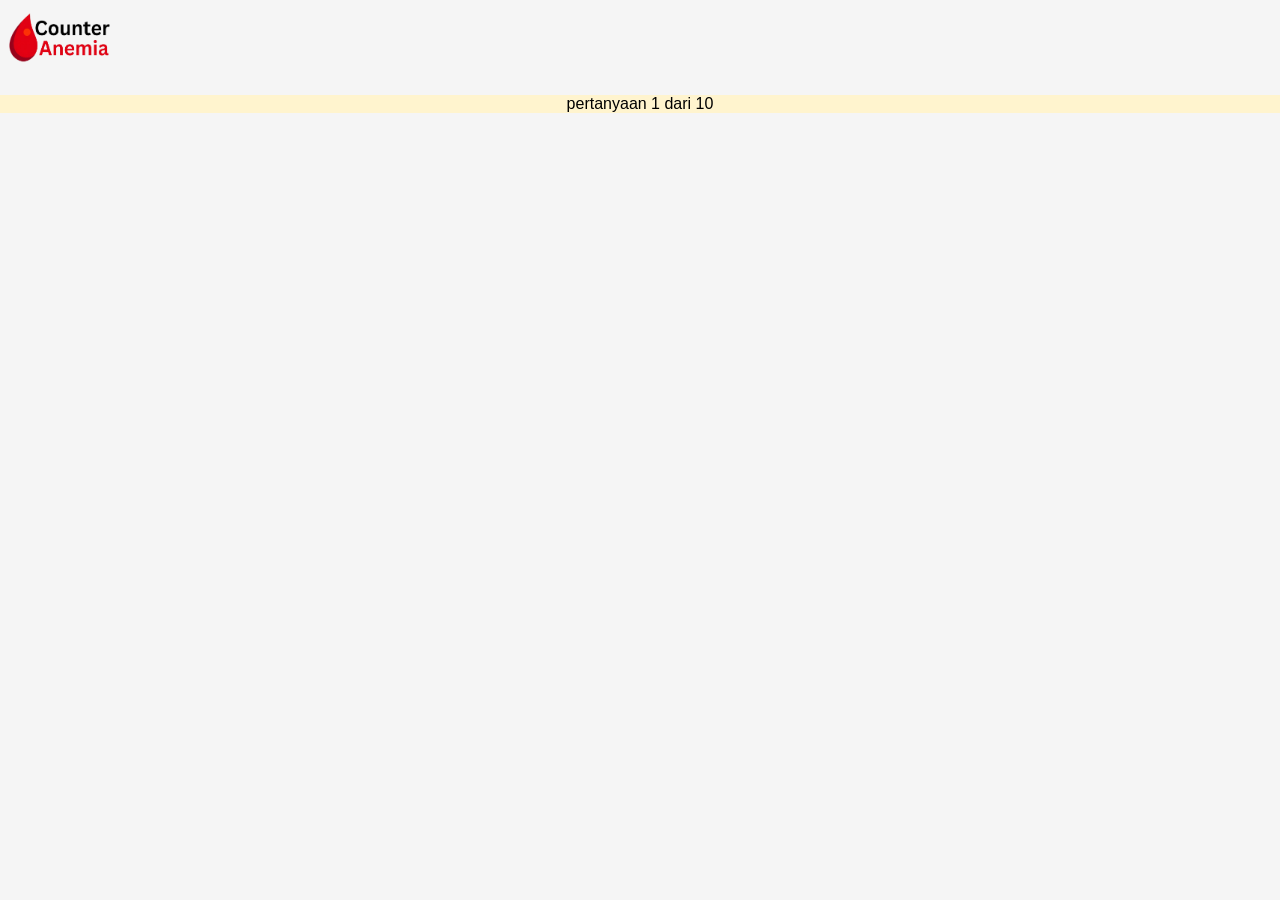
==== quiz.html @ 9c0aabd7 "Initial commit - Counter Anemia website" ====
<!DOCTYPE html>
<html lang="en">
    <head>
        <meta charset="UTF-8">
        <meta http-equiv="X-UA-Compatible" content="IE=edge">
        <meta name="viewport" content="width=device-width, initial-scale=1.0">
        <title>Counter Anemia</title>
        <link rel="stylesheet" type="text/css" href="style.css">
    </head>
    <body>
        <div class="logo">
            <img src="Logo.png" alt="Logo" width="125" height="75">
        </div>
        <div class="kuis">
            <p>pertanyaan 1 dari 10</p>
        </div>
    </body>
</html>
---- style.css ----
body {
    background-color: #f5f5f5;
    font-family: Arial, Helvetica, sans-serif;
    margin: 0;
}

.header {
    display: flex;
    justify-content: space-between;
    align-items: center;
}

.account {
    display: flex;
    justify-content: space-between;
    align-items: center;
    gap: 10px;
}

.loginButton {
    background-color: #fe2222;
    color:#f5f5f5;
    padding: 12px;
    border-radius: 15px;
    text-decoration: none;
    font-weight: bold;
}

.loginButton:hover {
    background: #c41818;
    text-decoration: underline;
}

.signUpButton {
    background-color: #fe2222;
    color:#f5f5f5;
    padding: 12px;
    border-radius: 15px;
    text-decoration: none;
    font-weight: bold;
}

.signUpButton:hover {
    background: #c41818;
    text-decoration: underline;
}

.startQuiz {
    display: flex;
    background-color: rgb(255, 244, 206);
    justify-content: center;
    padding: 2px;
}

.text {
    text-align: left;
    width: 40%;
    color: rgb(156, 1, 1)
}

.startQuizButton {
    display: inline-block;
    background-color: #fe2222;
    color:#f5f5f5;
    padding: 12px;
    border-radius:  8px;
    text-decoration: none; /*Buat hilangin underlinenya*/
    font-weight: bold;
}

.startQuizButton:hover {
    background-color:#c41818;
}

#judul {
    text-align: center;
}

#informasi {
    display: flex;
    justify-content: space-between;
    gap: 100px;
    text-align: left;
    max-width:fit-content;
}

.footer {
    text-align: center;
    background-color:  rgb(255, 244, 206);
    padding: 1px;
}

.kuis {
    background-color: rgb(255, 244, 206);
    text-align: center;
}
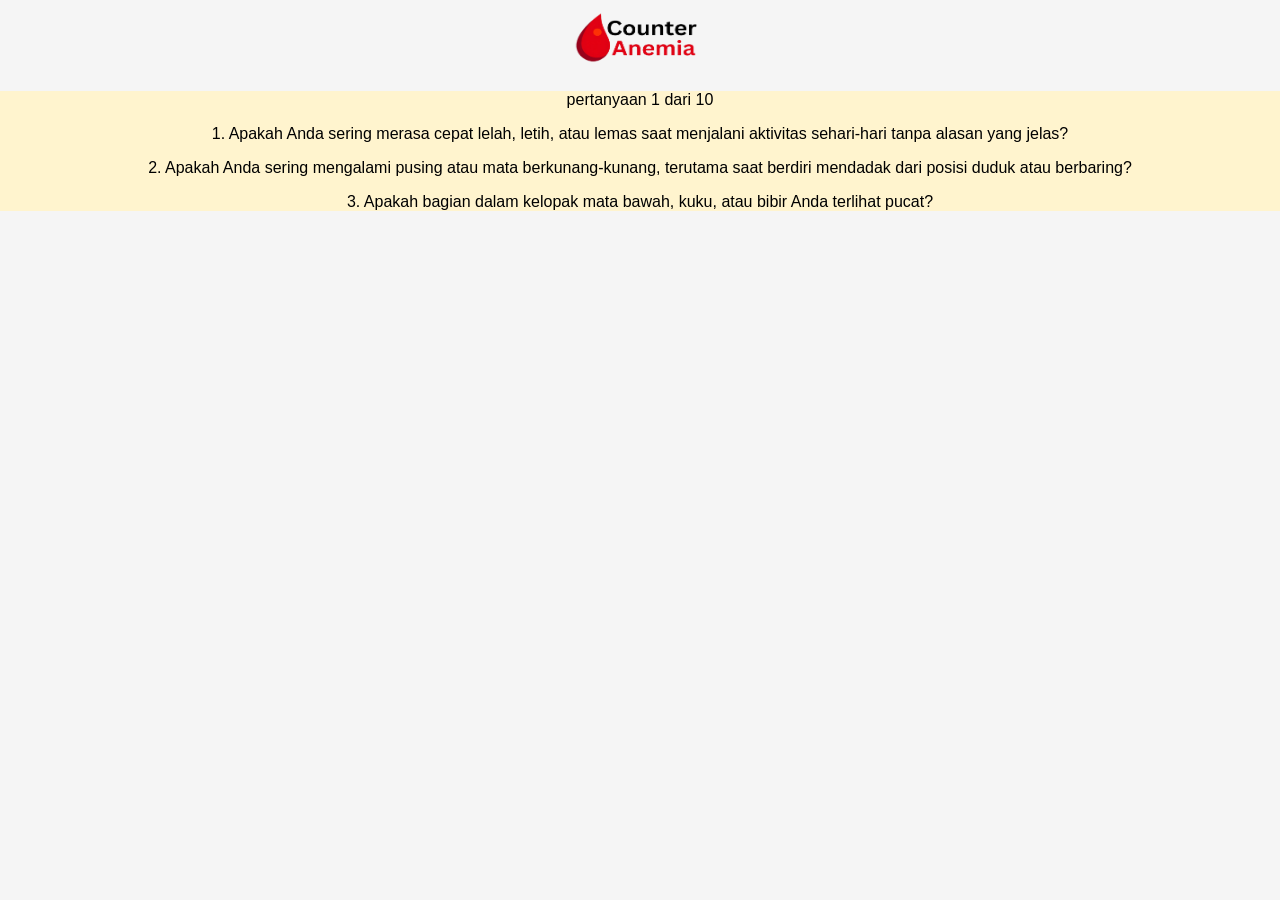
==== commit 499c1d00: "Bagusin UI/UX nya" ====
--- a/quiz.html
+++ b/quiz.html
@@ -9,10 +9,19 @@
     </head>
     <body>
         <div class="logo">
-            <img src="Logo.png" alt="Logo" width="125" height="75">
+            <img src="Logo.png" alt="Logo" width="150" height="75">
         </div>
         <div class="kuis">
-            <p>pertanyaan 1 dari 10</p>
+            <div id="navigasi kuis">
+                <p>pertanyaan 1 dari 10</p>
+            </div>
+            <div id="soal kuis">
+                <p>1. Apakah Anda sering merasa cepat lelah, letih, atau lemas saat menjalani aktivitas sehari-hari tanpa alasan yang jelas?</p>
+                <p>2. Apakah Anda sering mengalami pusing atau mata berkunang-kunang, terutama saat berdiri mendadak dari posisi duduk atau berbaring?</p>
+                <p>3. Apakah bagian dalam kelopak mata bawah, kuku, atau bibir Anda terlihat pucat?</p>
+                <p></p>
+            </div>
         </div>
+
     </body>
 </html>
--- a/style.css
+++ b/style.css
@@ -8,6 +8,38 @@
     display: flex;
     justify-content: space-between;
     align-items: center;
+    background-color: #ffabab;
+}
+
+.bagian {
+    display: flex;
+    gap: 15px;
+    font-family: 'Gill Sans', 'Gill Sans MT', Calibri, 'Trebuchet MS', sans-serif;
+}
+
+.bagian p {
+    color:black
+}
+
+#beranda:hover {
+    color:#e90b0b;
+}
+
+#tentangKami:hover {
+    color: #e90b0b;
+}
+
+#tujuan:hover {
+    color: #e90b0b;
+}
+
+#manfaat:hover {
+    color: #e90b0b;
+}
+
+.logo {
+    display: flex;
+    justify-content: center;
 }
 
 .account {
@@ -53,6 +85,7 @@
 }
 
 .text {
+    margin-top: 30px;
     text-align: left;
     width: 40%;
     color: rgb(156, 1, 1)
@@ -78,11 +111,27 @@
 
 #informasi {
     display: flex;
-    justify-content: space-between;
-    gap: 100px;
+    justify-content: center;
+    gap: 20px;
     text-align: left;
     max-width:fit-content;
+    margin-left: 50px;
 }
+
+#pengertianAnemia {
+    display: flex;
+    width: 400px;
+}
+
+#gejalaAnemia {
+    display: flex;
+}
+
+
+#penyebabAnemia {
+    display: flex;
+}
+
 
 .footer {
     text-align: center;
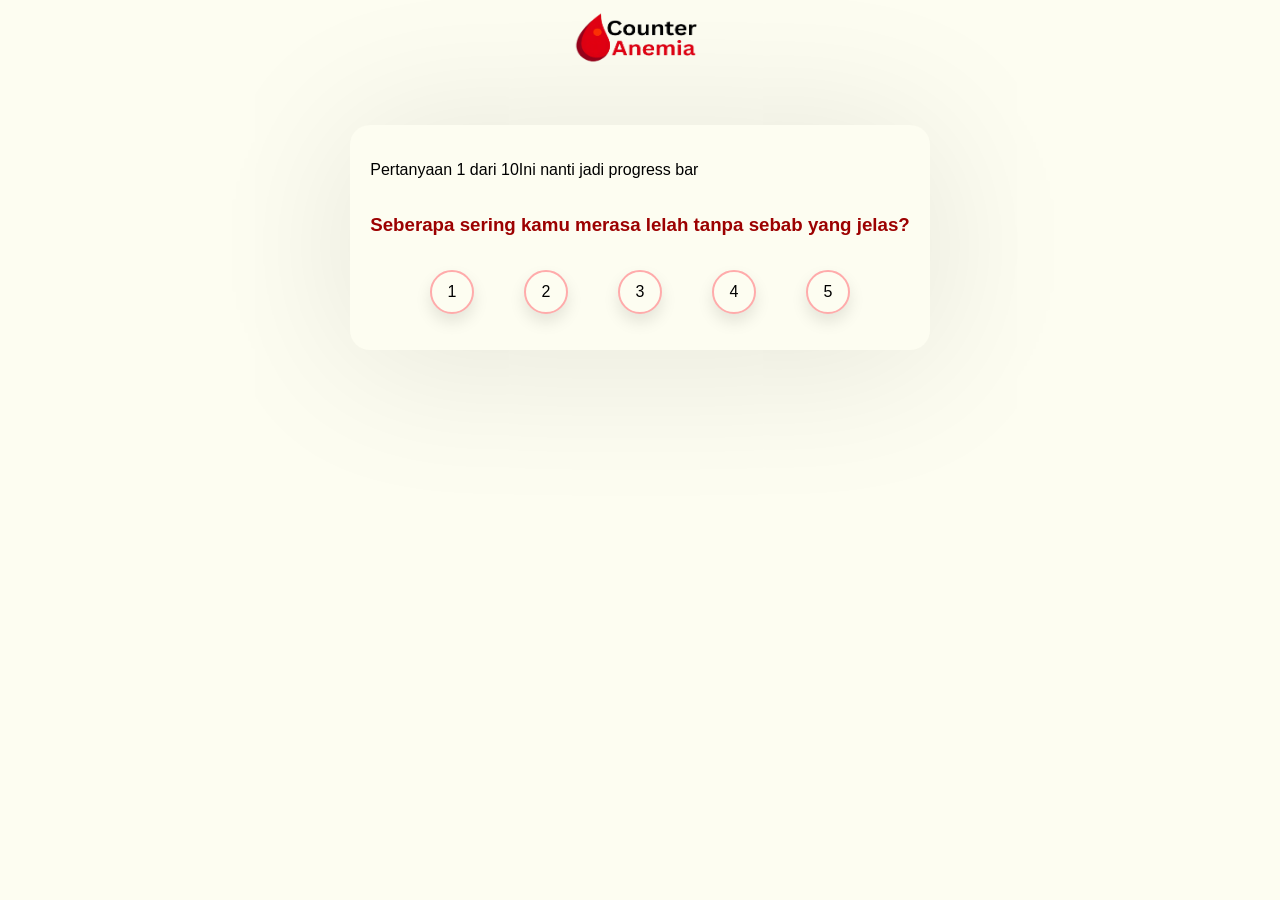
==== commit 321cea49: "Merancang tampilan untuk quiz" ====
--- a/quiz.html
+++ b/quiz.html
@@ -12,14 +12,19 @@
             <img src="Logo.png" alt="Logo" width="150" height="75">
         </div>
         <div class="kuis">
-            <div id="navigasi kuis">
-                <p>pertanyaan 1 dari 10</p>
-            </div>
-            <div id="soal kuis">
-                <p>1. Apakah Anda sering merasa cepat lelah, letih, atau lemas saat menjalani aktivitas sehari-hari tanpa alasan yang jelas?</p>
-                <p>2. Apakah Anda sering mengalami pusing atau mata berkunang-kunang, terutama saat berdiri mendadak dari posisi duduk atau berbaring?</p>
-                <p>3. Apakah bagian dalam kelopak mata bawah, kuku, atau bibir Anda terlihat pucat?</p>
-                <p></p>
+            <div class="quizBox">
+                <div class="navigasiKuis">
+                    <p>Pertanyaan 1 dari 10</p>
+                    <p> Ini nanti jadi progress bar</p>
+                </div>
+                <h3 class="soal" style="color: rgb(156, 1, 1);">Seberapa sering kamu merasa lelah tanpa sebab yang jelas?</h3>
+                <div class="jawab">
+                    <p>1</p>
+                    <p>2</p>
+                    <p>3</p>
+                    <p>4</p>
+                    <p>5</p>
+                </div>
             </div>
         </div>
 
--- a/style.css
+++ b/style.css
@@ -1,7 +1,14 @@
+* {
+    box-sizing: border-box;
+}
+
 body {
-    background-color: #f5f5f5;
+    background-color: #FDFDF1;
     font-family: Arial, Helvetica, sans-serif;
     margin: 0;
+    display: flex;
+    flex-direction: column;
+    gap: 50px;
 }
 
 .header {
@@ -17,23 +24,25 @@
     font-family: 'Gill Sans', 'Gill Sans MT', Calibri, 'Trebuchet MS', sans-serif;
 }
 
-.bagian p {
-    color:black
-}
-
-#beranda:hover {
+.bagian a {
+    color:black;
+    background: none;
+    text-decoration: none;
+}
+
+#tombolBeranda:hover {
     color:#e90b0b;
 }
 
-#tentangKami:hover {
+#tombolTentangKami:hover {
     color: #e90b0b;
 }
 
-#tujuan:hover {
+#tombolTujuan:hover {
     color: #e90b0b;
 }
 
-#manfaat:hover {
+#tombolManfaat:hover {
     color: #e90b0b;
 }
 
@@ -51,7 +60,7 @@
 
 .loginButton {
     background-color: #fe2222;
-    color:#f5f5f5;
+    color:#FDFDF1;
     padding: 12px;
     border-radius: 15px;
     text-decoration: none;
@@ -65,7 +74,7 @@
 
 .signUpButton {
     background-color: #fe2222;
-    color:#f5f5f5;
+    color:#FDFDF1;
     padding: 12px;
     border-radius: 15px;
     text-decoration: none;
@@ -77,9 +86,9 @@
     text-decoration: underline;
 }
 
-.startQuiz {
-    display: flex;
-    background-color: rgb(255, 244, 206);
+#startQuiz {
+    display: flex;
+    background-color: rgb(255, 248, 221);
     justify-content: center;
     padding: 2px;
 }
@@ -94,7 +103,7 @@
 .startQuizButton {
     display: inline-block;
     background-color: #fe2222;
-    color:#f5f5f5;
+    color:#FDFDF1;
     padding: 12px;
     border-radius:  8px;
     text-decoration: none; /*Buat hilangin underlinenya*/
@@ -106,7 +115,9 @@
 }
 
 #judul {
-    text-align: center;
+    display: flex;
+    text-align: center;
+    justify-content: center;
 }
 
 #informasi {
@@ -114,8 +125,7 @@
     justify-content: center;
     gap: 20px;
     text-align: left;
-    max-width:fit-content;
-    margin-left: 50px;
+    width: 100%;
 }
 
 #pengertianAnemia {
@@ -130,16 +140,164 @@
 
 #penyebabAnemia {
     display: flex;
-}
-
+    gap: 3px;
+}
+
+#tentangKami {
+    display: flex;
+    flex-direction: column;
+    align-items: center;
+}
+
+#tentangKami .judul {
+    text-align: center;
+    animation: fadeUp 3s infinite;
+}
+
+#tentangKami .konten {
+    width: 600px;
+    height: 450px;
+    perspective: 1000px;
+    position: relative;
+    margin: 20px;
+}
+
+.flipCard {
+    position: relative;
+    width: 100%;
+    height: 100%;
+    transition: transform 0.6s;
+    transform-style: preserve-3d;
+}
+
+#tentangKami .konten:hover .flipCard {
+    transform: rotateY(180deg);
+}
+
+.gambarDokterMasyarakat, .informasiTentangKami {
+    position: absolute;
+    width: 100%;
+    height: 100%;
+    backface-visibility: hidden;
+    border-radius: 10px;
+    box-shadow: 0 8px 160px rgba(0, 0, 0, 0.1);
+    overflow: hidden;
+    display: flex;
+    flex-direction: column;
+    justify-content: center;
+    align-items: center;
+    cursor: pointer;
+}
+
+.gambarDokterMasyarakat {
+    background-color: #FDFDF1;
+    border-radius: 20px;
+}
+
+.informasiTentangKami {
+    background-color: rgb(217, 216, 212);
+    padding: 30px;
+    transform: rotateY(180deg);
+    text-align: center;
+}
+
+#tujuan .judul {
+    display: flex;
+    justify-content: center;
+}
+
+#tujuan .konten {
+    display: flex;
+    background-color: #fdfdf1;
+    width: 100%;
+    justify-content: center;
+    gap: 20px;
+    text-align: center;
+}
+
+#tujuan .konten #tujuan1, #tujuan .konten #tujuan2, #tujuan .konten #tujuan3 {
+    background-color: rgb(253, 245, 216);
+    padding: 20px;
+    border-radius: 20px;
+    width: 15%;
+}
+
+#manfaat {
+    display: flex;
+    flex-direction: column;
+    justify-content: center;
+    background-color: #eeeee5;
+    padding: 20px;
+    text-align: center;
+    width: 100%;
+}
+
+#manfaat .judul {
+    display: flex;
+    justify-content: center;
+}
+
+#manfaat .konten {
+    /* display: flex;
+    justify-content: center; */
+    text-align: center;
+    gap: 20px;
+    width: 100%;
+}
+
+#manfaat .konten .manfaatAtas, #manfaat .konten .manfaatBawah {
+    display: flex;
+    justify-content: center;
+    padding: 20px;
+    gap: 50px;
+}
+#manfaat .konten #manfaat1, #manfaat .konten #manfaat2, #manfaat .konten #manfaat3, #manfaat .konten #manfaat4, #manfaat .konten #manfaat5 {
+    background-color: #fdfdf1;
+    border-radius: 20px;
+    gap: 30px;
+    width: fit-content;
+    padding: 20px;
+    width: 275px;
+}
 
 .footer {
     text-align: center;
-    background-color:  rgb(255, 244, 206);
+    background-color:  rgb(67, 66, 65);
     padding: 1px;
+    color: #FDFDF1;
 }
 
 .kuis {
-    background-color: rgb(255, 244, 206);
-    text-align: center;
+    display: flex;
+    justify-content: center;
+}
+.quizBox {
+    background-color: #fdfdf1;
+    box-shadow: 0 8px 160px rgba(0, 0, 0, 0.1);
+    width: fit-content;
+    padding: 20px;
+    border-radius: 20px;
+}
+
+.navigasiKuis {
+    display: flex;
+}
+
+.jawab {
+    display: flex;
+    justify-content: center;
+    gap: 50px;
+}
+
+.jawab p {
+    display: flex;
+    background-color: #fdfdf1;
+    border: 2px solid #ffabab;
+    box-shadow: 0 8px 16px rgba(0, 0, 0, 0.1);
+    width: 44px;
+    height: 44px;
+    border-radius: 50%;
+    align-items: center;
+    justify-content: center;
+    cursor: pointer;
 }
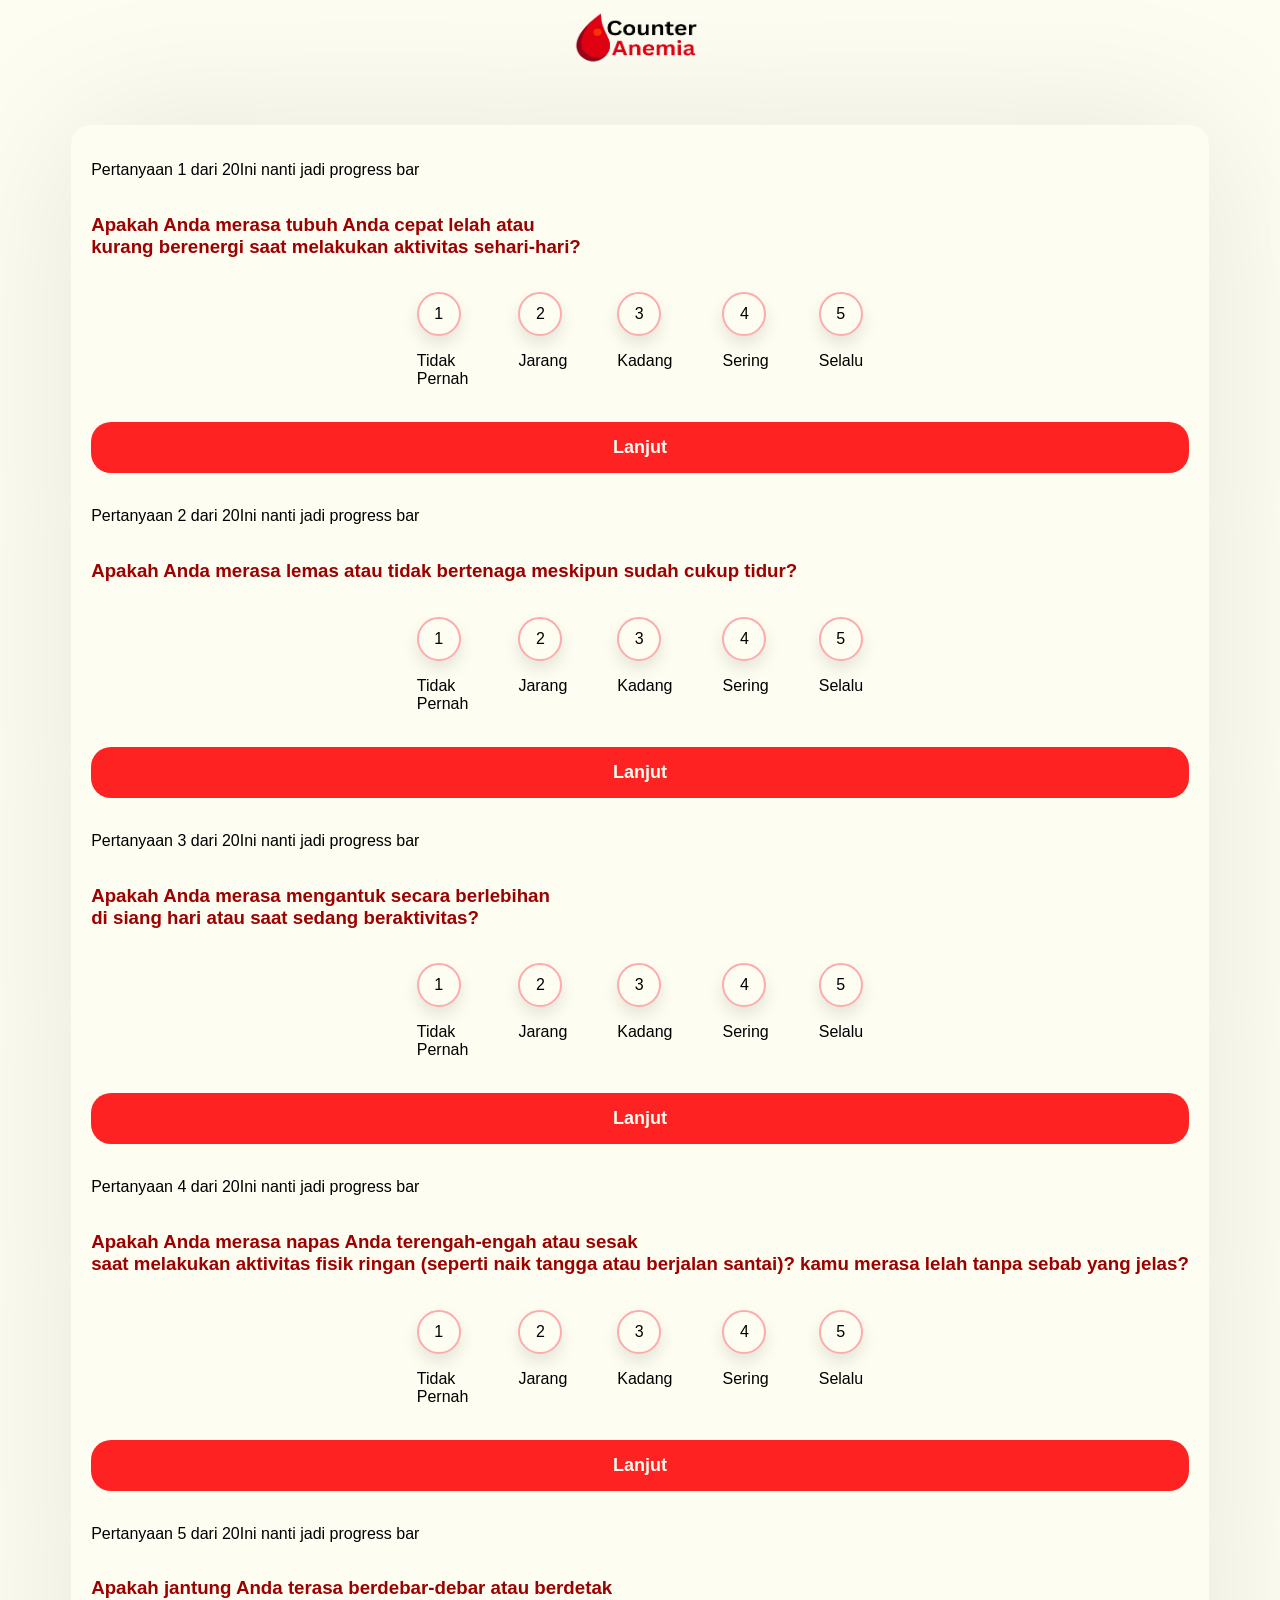
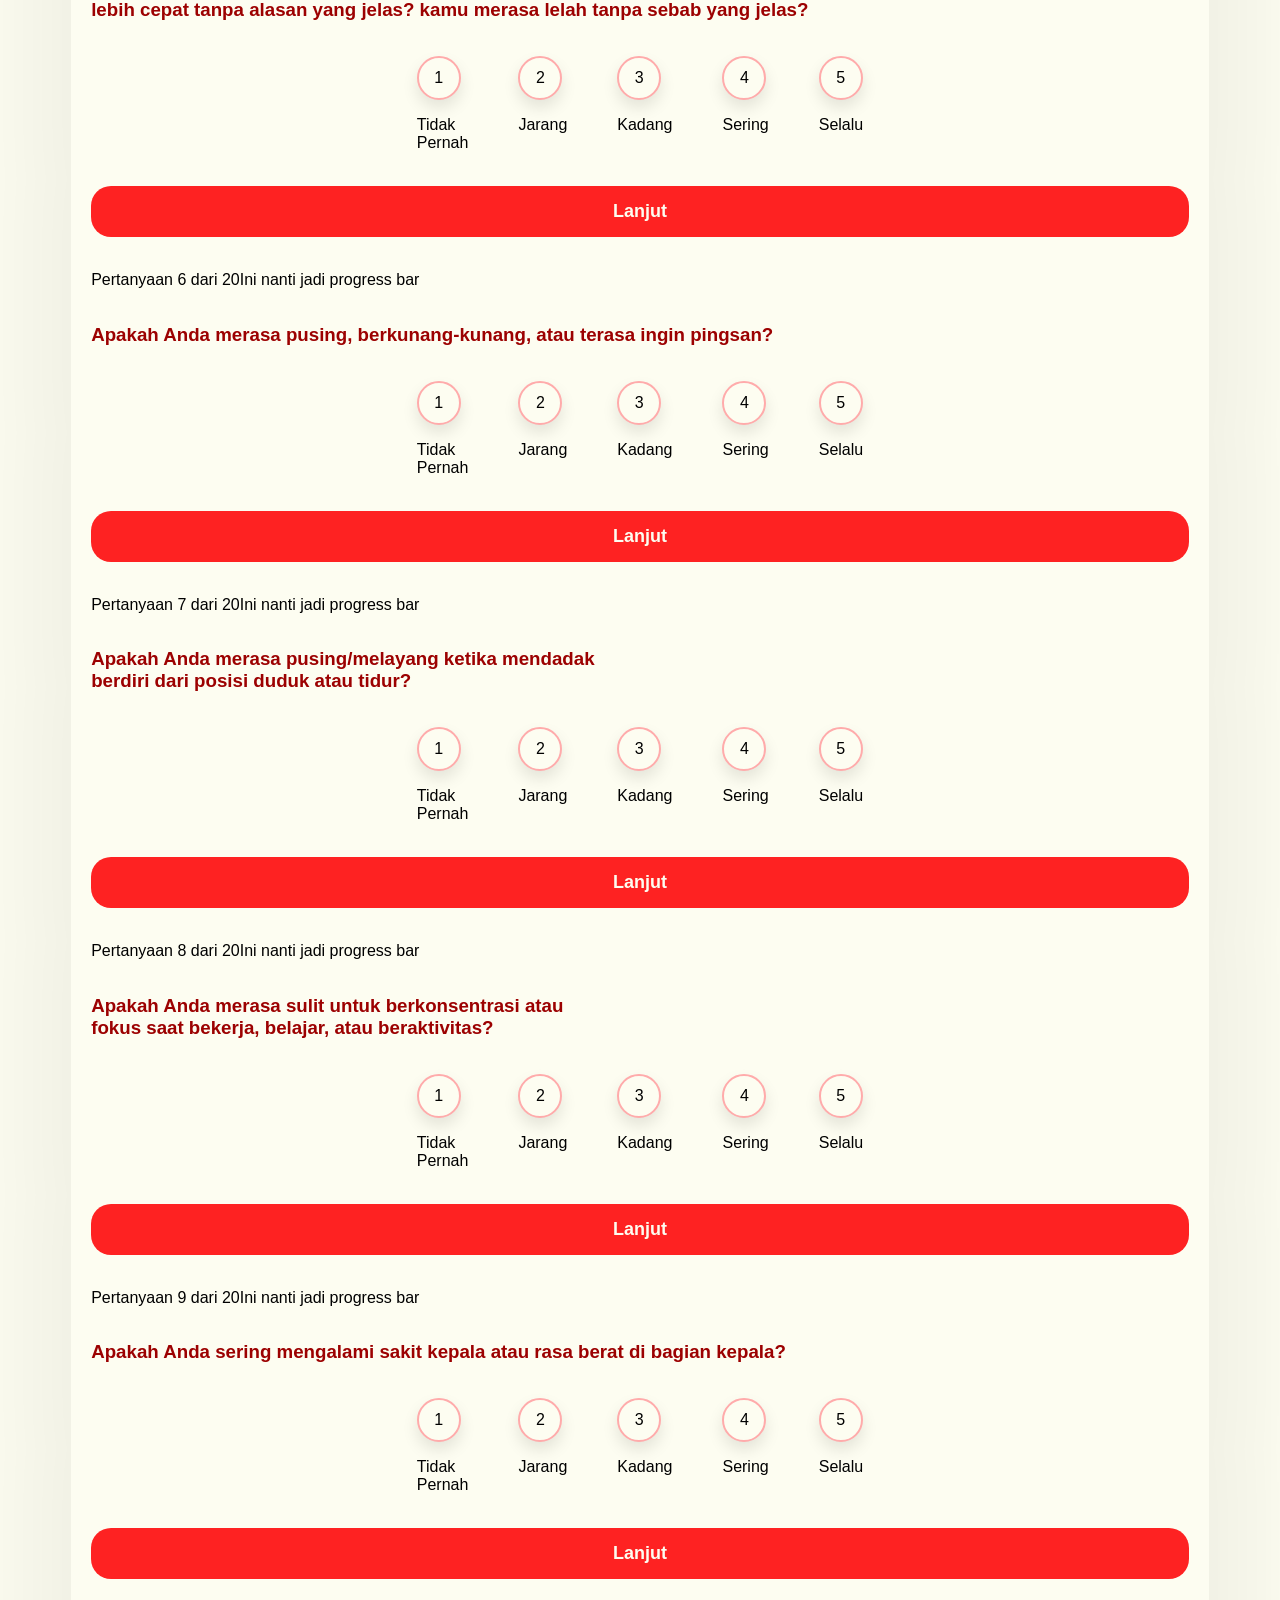
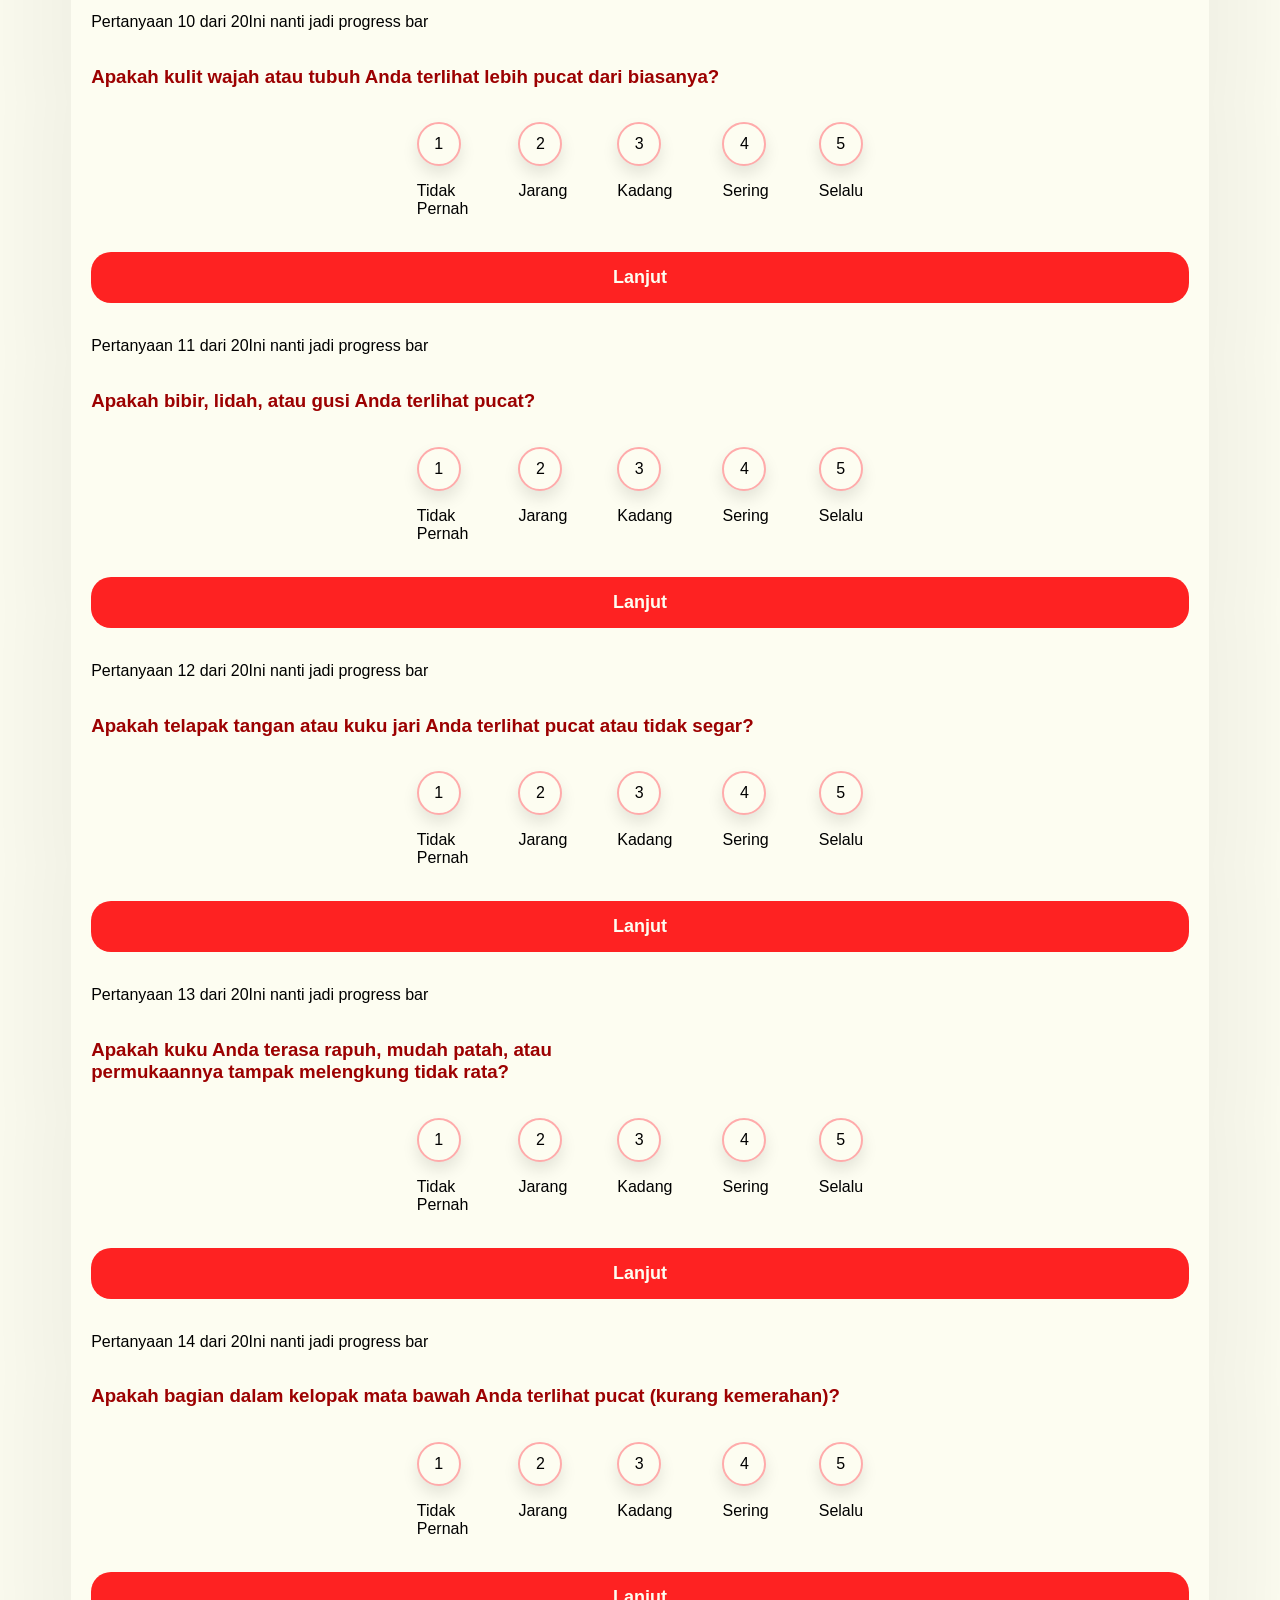
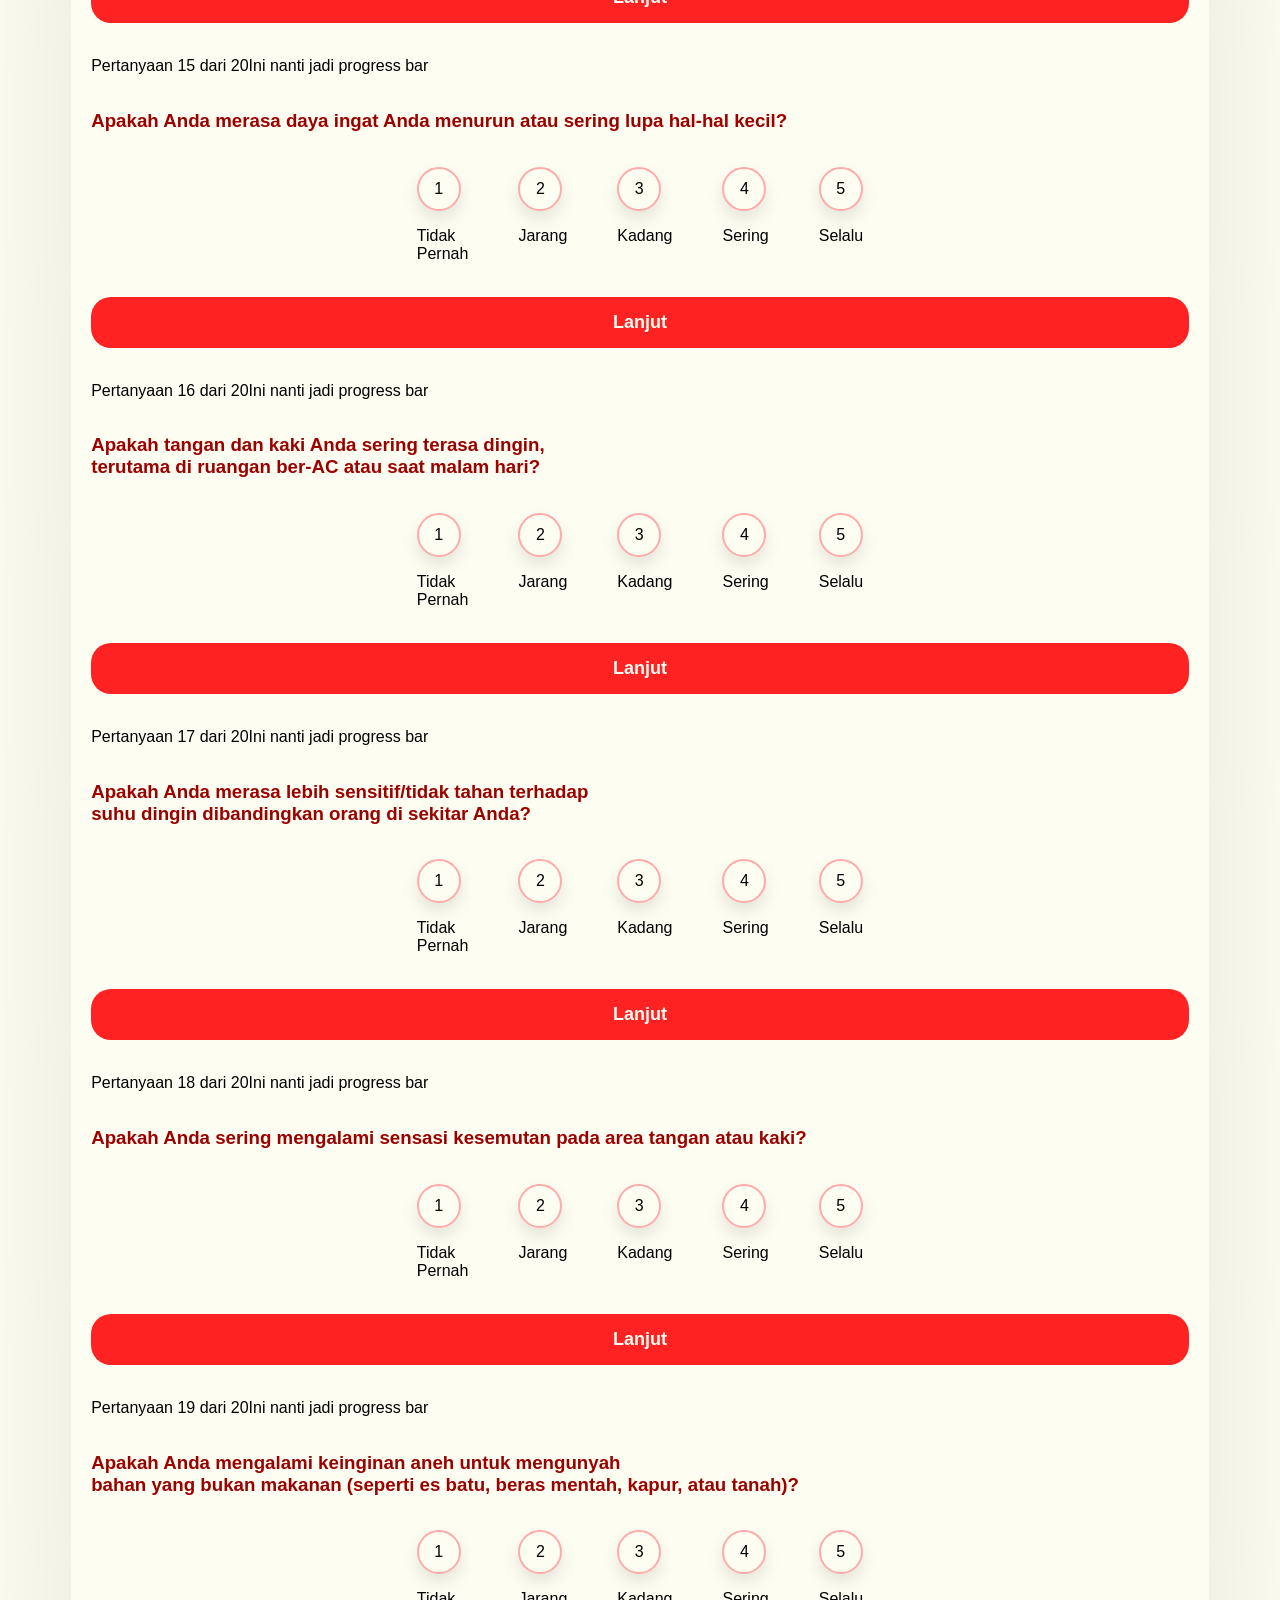
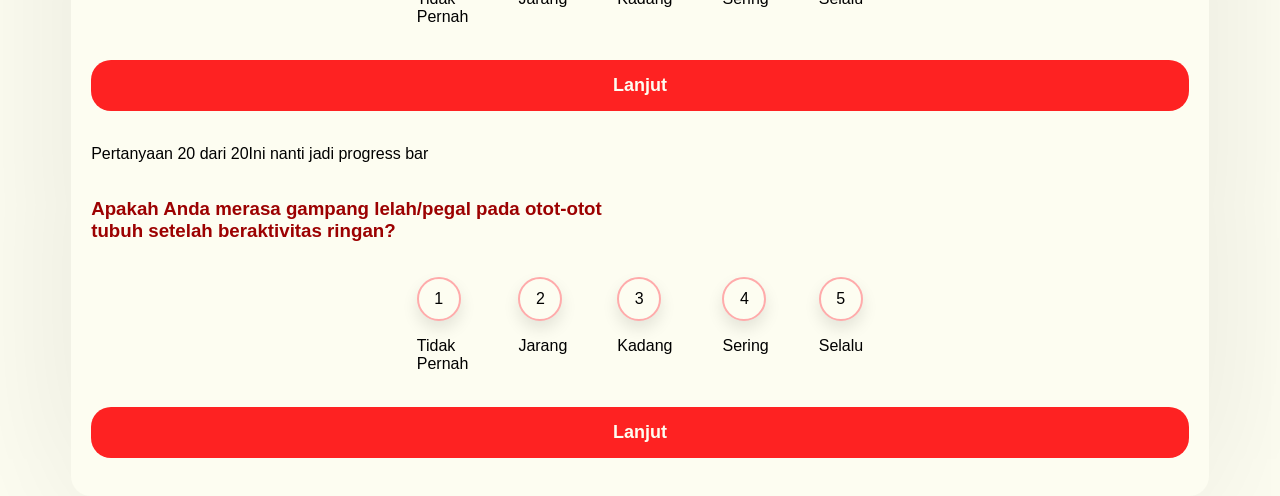
==== commit 1d944384: "Melengkapi soal untuk kuisioner" ====
--- a/quiz.html
+++ b/quiz.html
@@ -13,20 +13,607 @@
         </div>
         <div class="kuis">
             <div class="quizBox">
-                <div class="navigasiKuis">
-                    <p>Pertanyaan 1 dari 10</p>
-                    <p> Ini nanti jadi progress bar</p>
-                </div>
-                <h3 class="soal" style="color: rgb(156, 1, 1);">Seberapa sering kamu merasa lelah tanpa sebab yang jelas?</h3>
-                <div class="jawab">
-                    <p>1</p>
-                    <p>2</p>
-                    <p>3</p>
-                    <p>4</p>
-                    <p>5</p>
+                <div id="soal1">
+                    <div class="navigasiKuis">
+                        <p>Pertanyaan 1 dari 20</p>
+                        <p> Ini nanti jadi progress bar</p>
+                    </div>
+                    <h3 class="soal" style="color: rgb(156, 1, 1);">Apakah Anda merasa tubuh Anda cepat lelah atau <br> kurang berenergi saat melakukan aktivitas sehari-hari?</h3>
+                    <div class="jawab">
+                        <div class="tidakPernah">
+                            <p class="satu">1</p>
+                            <p>Tidak<br>Pernah</p>
+                        </div>
+                        <div class="jarang">
+                            <p class="dua">2</p>
+                            <p>Jarang</p>
+                        </div>
+                        <div class="kadang">
+                            <p class="tiga">3</p>
+                            <p>Kadang</p>
+                        </div>
+                        <div class="sering">
+                            <p class="empat">4</p>
+                            <p>Sering</p>
+                        </div>
+                        <div class="selalu">
+                            <p class="lima">5</p>
+                            <p>Selalu</p>
+                        </div>
+                    </div>
+                    <p id="tombolLanjut1" style="color: #fdfdf1; font-size: 18px; font-weight: bold;">Lanjut</p>
+                </div>
+                <div id="soal2">
+                    <div class="navigasiKuis">
+                        <p>Pertanyaan 2 dari 20</p>
+                        <p> Ini nanti jadi progress bar</p>
+                    </div>
+                    <h3 class="soal" style="color: rgb(156, 1, 1);">Apakah Anda merasa lemas atau tidak bertenaga meskipun sudah cukup tidur?</h3>
+                    <div class="jawab">
+                        <div class="tidakPernah">
+                            <p class="satu">1</p>
+                            <p>Tidak<br>Pernah</p>
+                        </div>
+                        <div class="jarang">
+                            <p class="dua">2</p>
+                            <p>Jarang</p>
+                        </div>
+                        <div class="kadang">
+                            <p class="tiga">3</p>
+                            <p>Kadang</p>
+                        </div>
+                        <div class="sering">
+                            <p class="empat">4</p>
+                            <p>Sering</p>
+                        </div>
+                        <div class="selalu">
+                            <p class="lima">5</p>
+                            <p>Selalu</p>
+                        </div>
+                    </div>
+                    <p id="tombolLanjut2" style="color: #fdfdf1; font-size: 18px; font-weight: bold;">Lanjut</p>
+                </div>
+                <div id="soal3">
+                    <div class="navigasiKuis">
+                        <p>Pertanyaan 3 dari 20</p>
+                        <p> Ini nanti jadi progress bar</p>
+                    </div>
+                    <h3 class="soal" style="color: rgb(156, 1, 1);">Apakah Anda merasa mengantuk secara berlebihan <br> di siang hari atau saat sedang beraktivitas?</h3>
+                    <div class="jawab">
+                        <div class="tidakPernah">
+                            <p class="satu">1</p>
+                            <p>Tidak<br>Pernah</p>
+                        </div>
+                        <div class="jarang">
+                            <p class="dua">2</p>
+                            <p>Jarang</p>
+                        </div>
+                        <div class="kadang">
+                            <p class="tiga">3</p>
+                            <p>Kadang</p>
+                        </div>
+                        <div class="sering">
+                            <p class="empat">4</p>
+                            <p>Sering</p>
+                        </div>
+                        <div class="selalu">
+                            <p class="lima">5</p>
+                            <p>Selalu</p>
+                        </div>
+                    </div>
+                    <p id="tombolLanjut3" style="color: #fdfdf1; font-size: 18px; font-weight: bold;">Lanjut</p>
+                </div>
+                <div id="soal4">
+                    <div class="navigasiKuis">
+                        <p>Pertanyaan 4 dari 20</p>
+                        <p> Ini nanti jadi progress bar</p>
+                    </div>
+                    <h3 class="soal" style="color: rgb(156, 1, 1);">Apakah Anda merasa napas Anda terengah-engah atau sesak <br> saat melakukan aktivitas fisik ringan (seperti naik tangga atau berjalan santai)? kamu merasa lelah tanpa sebab yang jelas?</h3>
+                    <div class="jawab">
+                        <div class="tidakPernah">
+                            <p class="satu">1</p>
+                            <p>Tidak<br>Pernah</p>
+                        </div>
+                        <div class="jarang">
+                            <p class="dua">2</p>
+                            <p>Jarang</p>
+                        </div>
+                        <div class="kadang">
+                            <p class="tiga">3</p>
+                            <p>Kadang</p>
+                        </div>
+                        <div class="sering">
+                            <p class="empat">4</p>
+                            <p>Sering</p>
+                        </div>
+                        <div class="selalu">
+                            <p class="lima">5</p>
+                            <p>Selalu</p>
+                        </div>
+                    </div>
+                    <p id="tombolLanjut4" style="color: #fdfdf1; font-size: 18px; font-weight: bold;">Lanjut</p>
+                </div>
+                <div id="soal5">
+                    <div class="navigasiKuis">
+                        <p>Pertanyaan 5 dari 20</p>
+                        <p> Ini nanti jadi progress bar</p>
+                    </div>
+                    <h3 class="soal" style="color: rgb(156, 1, 1);">Apakah jantung Anda terasa berdebar-debar atau berdetak <br> lebih cepat tanpa alasan yang jelas? kamu merasa lelah tanpa sebab yang jelas?</h3>
+                    <div class="jawab">
+                        <div class="tidakPernah">
+                            <p class="satu">1</p>
+                            <p>Tidak<br>Pernah</p>
+                        </div>
+                        <div class="jarang">
+                            <p class="dua">2</p>
+                            <p>Jarang</p>
+                        </div>
+                        <div class="kadang">
+                            <p class="tiga">3</p>
+                            <p>Kadang</p>
+                        </div>
+                        <div class="sering">
+                            <p class="empat">4</p>
+                            <p>Sering</p>
+                        </div>
+                        <div class="selalu">
+                            <p class="lima">5</p>
+                            <p>Selalu</p>
+                        </div>
+                    </div>
+                    <p id="tombolLanjut5" style="color: #fdfdf1; font-size: 18px; font-weight: bold;">Lanjut</p>
+                </div>
+                <div id="soal6">
+                    <div class="navigasiKuis">
+                        <p>Pertanyaan 6 dari 20</p>
+                        <p> Ini nanti jadi progress bar</p>
+                    </div>
+                    <h3 class="soal" style="color: rgb(156, 1, 1);">Apakah Anda merasa pusing, berkunang-kunang, atau terasa ingin pingsan?</h3>
+                    <div class="jawab">
+                        <div class="tidakPernah">
+                            <p class="satu">1</p>
+                            <p>Tidak<br>Pernah</p>
+                        </div>
+                        <div class="jarang">
+                            <p class="dua">2</p>
+                            <p>Jarang</p>
+                        </div>
+                        <div class="kadang">
+                            <p class="tiga">3</p>
+                            <p>Kadang</p>
+                        </div>
+                        <div class="sering">
+                            <p class="empat">4</p>
+                            <p>Sering</p>
+                        </div>
+                        <div class="selalu">
+                            <p class="lima">5</p>
+                            <p>Selalu</p>
+                        </div>
+                    </div>
+                    <p id="tombolLanjut6" style="color: #fdfdf1; font-size: 18px; font-weight: bold;">Lanjut</p>
+                </div>
+                <div id="soal7">
+                    <div class="navigasiKuis">
+                        <p>Pertanyaan 7 dari 20</p>
+                        <p> Ini nanti jadi progress bar</p>
+                    </div>
+                    <h3 class="soal" style="color: rgb(156, 1, 1);">Apakah Anda merasa pusing/melayang ketika mendadak <br> berdiri dari posisi duduk atau tidur?</h3>
+                    <div class="jawab">
+                        <div class="tidakPernah">
+                            <p class="satu">1</p>
+                            <p>Tidak<br>Pernah</p>
+                        </div>
+                        <div class="jarang">
+                            <p class="dua">2</p>
+                            <p>Jarang</p>
+                        </div>
+                        <div class="kadang">
+                            <p class="tiga">3</p>
+                            <p>Kadang</p>
+                        </div>
+                        <div class="sering">
+                            <p class="empat">4</p>
+                            <p>Sering</p>
+                        </div>
+                        <div class="selalu">
+                            <p class="lima">5</p>
+                            <p>Selalu</p>
+                        </div>
+                    </div>
+                    <p id="tombolLanjut7" style="color: #fdfdf1; font-size: 18px; font-weight: bold;">Lanjut</p>
+                </div>
+                <div id="soal8">
+                    <div class="navigasiKuis">
+                        <p>Pertanyaan 8 dari 20</p>
+                        <p> Ini nanti jadi progress bar</p>
+                    </div>
+                    <h3 class="soal" style="color: rgb(156, 1, 1);">Apakah Anda merasa sulit untuk berkonsentrasi atau <br> fokus saat bekerja, belajar, atau beraktivitas?</h3>
+                    <div class="jawab">
+                        <div class="tidakPernah">
+                            <p class="satu">1</p>
+                            <p>Tidak<br>Pernah</p>
+                        </div>
+                        <div class="jarang">
+                            <p class="dua">2</p>
+                            <p>Jarang</p>
+                        </div>
+                        <div class="kadang">
+                            <p class="tiga">3</p>
+                            <p>Kadang</p>
+                        </div>
+                        <div class="sering">
+                            <p class="empat">4</p>
+                            <p>Sering</p>
+                        </div>
+                        <div class="selalu">
+                            <p class="lima">5</p>
+                            <p>Selalu</p>
+                        </div>
+                    </div>
+                    <p id="tombolLanjut8" style="color: #fdfdf1; font-size: 18px; font-weight: bold;">Lanjut</p>
+                </div>
+                <div id="soal9">
+                    <div class="navigasiKuis">
+                        <p>Pertanyaan 9 dari 20</p>
+                        <p> Ini nanti jadi progress bar</p>
+                    </div>
+                    <h3 class="soal" style="color: rgb(156, 1, 1);">Apakah Anda sering mengalami sakit kepala atau rasa berat di bagian kepala?</h3>
+                    <div class="jawab">
+                        <div class="tidakPernah">
+                            <p class="satu">1</p>
+                            <p>Tidak<br>Pernah</p>
+                        </div>
+                        <div class="jarang">
+                            <p class="dua">2</p>
+                            <p>Jarang</p>
+                        </div>
+                        <div class="kadang">
+                            <p class="tiga">3</p>
+                            <p>Kadang</p>
+                        </div>
+                        <div class="sering">
+                            <p class="empat">4</p>
+                            <p>Sering</p>
+                        </div>
+                        <div class="selalu">
+                            <p class="lima">5</p>
+                            <p>Selalu</p>
+                        </div>
+                    </div>
+                    <p id="tombolLanjut9" style="color: #fdfdf1; font-size: 18px; font-weight: bold;">Lanjut</p>
+                </div>
+                <div id="soal10">
+                    <div class="navigasiKuis">
+                        <p>Pertanyaan 10 dari 20</p>
+                        <p> Ini nanti jadi progress bar</p>
+                    </div>
+                    <h3 class="soal" style="color: rgb(156, 1, 1);">Apakah kulit wajah atau tubuh Anda terlihat lebih pucat dari biasanya?</h3>
+                    <div class="jawab">
+                        <div class="tidakPernah">
+                            <p class="satu">1</p>
+                            <p>Tidak<br>Pernah</p>
+                        </div>
+                        <div class="jarang">
+                            <p class="dua">2</p>
+                            <p>Jarang</p>
+                        </div>
+                        <div class="kadang">
+                            <p class="tiga">3</p>
+                            <p>Kadang</p>
+                        </div>
+                        <div class="sering">
+                            <p class="empat">4</p>
+                            <p>Sering</p>
+                        </div>
+                        <div class="selalu">
+                            <p class="lima">5</p>
+                            <p>Selalu</p>
+                        </div>
+                    </div>
+                    <p id="tombolLanjut10" style="color: #fdfdf1; font-size: 18px; font-weight: bold;">Lanjut</p>
+                </div>
+                <div id="soal11">
+                    <div class="navigasiKuis">
+                        <p>Pertanyaan 11 dari 20</p>
+                        <p> Ini nanti jadi progress bar</p>
+                    </div>
+                    <h3 class="soal" style="color: rgb(156, 1, 1);">Apakah bibir, lidah, atau gusi Anda terlihat pucat?</h3>
+                    <div class="jawab">
+                        <div class="tidakPernah">
+                            <p class="satu">1</p>
+                            <p>Tidak<br>Pernah</p>
+                        </div>
+                        <div class="jarang">
+                            <p class="dua">2</p>
+                            <p>Jarang</p>
+                        </div>
+                        <div class="kadang">
+                            <p class="tiga">3</p>
+                            <p>Kadang</p>
+                        </div>
+                        <div class="sering">
+                            <p class="empat">4</p>
+                            <p>Sering</p>
+                        </div>
+                        <div class="selalu">
+                            <p class="lima">5</p>
+                            <p>Selalu</p>
+                        </div>
+                    </div>
+                    <p id="tombolLanjut11" style="color: #fdfdf1; font-size: 18px; font-weight: bold;">Lanjut</p>
+                </div>
+                <div id="soal12">
+                    <div class="navigasiKuis">
+                        <p>Pertanyaan 12 dari 20</p>
+                        <p> Ini nanti jadi progress bar</p>
+                    </div>
+                    <h3 class="soal" style="color: rgb(156, 1, 1);">Apakah telapak tangan atau kuku jari Anda terlihat pucat atau tidak segar?</h3>
+                    <div class="jawab">
+                        <div class="tidakPernah">
+                            <p class="satu">1</p>
+                            <p>Tidak<br>Pernah</p>
+                        </div>
+                        <div class="jarang">
+                            <p class="dua">2</p>
+                            <p>Jarang</p>
+                        </div>
+                        <div class="kadang">
+                            <p class="tiga">3</p>
+                            <p>Kadang</p>
+                        </div>
+                        <div class="sering">
+                            <p class="empat">4</p>
+                            <p>Sering</p>
+                        </div>
+                        <div class="selalu">
+                            <p class="lima">5</p>
+                            <p>Selalu</p>
+                        </div>
+                    </div>
+                    <p id="tombolLanjut12" style="color: #fdfdf1; font-size: 18px; font-weight: bold;">Lanjut</p>
+                </div>
+                <div id="soal13">
+                    <div class="navigasiKuis">
+                        <p>Pertanyaan 13 dari 20</p>
+                        <p> Ini nanti jadi progress bar</p>
+                    </div>
+                    <h3 class="soal" style="color: rgb(156, 1, 1);">Apakah kuku Anda terasa rapuh, mudah patah, atau <br> permukaannya tampak melengkung tidak rata?</h3>
+                    <div class="jawab">
+                        <div class="tidakPernah">
+                            <p class="satu">1</p>
+                            <p>Tidak<br>Pernah</p>
+                        </div>
+                        <div class="jarang">
+                            <p class="dua">2</p>
+                            <p>Jarang</p>
+                        </div>
+                        <div class="kadang">
+                            <p class="tiga">3</p>
+                            <p>Kadang</p>
+                        </div>
+                        <div class="sering">
+                            <p class="empat">4</p>
+                            <p>Sering</p>
+                        </div>
+                        <div class="selalu">
+                            <p class="lima">5</p>
+                            <p>Selalu</p>
+                        </div>
+                    </div>
+                    <p id="tombolLanjut13" style="color: #fdfdf1; font-size: 18px; font-weight: bold;">Lanjut</p>
+                </div>
+                <div id="soal14">
+                    <div class="navigasiKuis">
+                        <p>Pertanyaan 14 dari 20</p>
+                        <p> Ini nanti jadi progress bar</p>
+                    </div>
+                    <h3 class="soal" style="color: rgb(156, 1, 1);">Apakah bagian dalam kelopak mata bawah Anda terlihat pucat (kurang kemerahan)?</h3>
+                    <div class="jawab">
+                        <div class="tidakPernah">
+                            <p class="satu">1</p>
+                            <p>Tidak<br>Pernah</p>
+                        </div>
+                        <div class="jarang">
+                            <p class="dua">2</p>
+                            <p>Jarang</p>
+                        </div>
+                        <div class="kadang">
+                            <p class="tiga">3</p>
+                            <p>Kadang</p>
+                        </div>
+                        <div class="sering">
+                            <p class="empat">4</p>
+                            <p>Sering</p>
+                        </div>
+                        <div class="selalu">
+                            <p class="lima">5</p>
+                            <p>Selalu</p>
+                        </div>
+                    </div>
+                    <p id="tombolLanjut14" style="color: #fdfdf1; font-size: 18px; font-weight: bold;">Lanjut</p>
+                </div>
+                <div id="soal15">
+                    <div class="navigasiKuis">
+                        <p>Pertanyaan 15 dari 20</p>
+                        <p> Ini nanti jadi progress bar</p>
+                    </div>
+                    <h3 class="soal" style="color: rgb(156, 1, 1);">Apakah Anda merasa daya ingat Anda menurun atau sering lupa hal-hal kecil?</h3>
+                    <div class="jawab">
+                        <div class="tidakPernah">
+                            <p class="satu">1</p>
+                            <p>Tidak<br>Pernah</p>
+                        </div>
+                        <div class="jarang">
+                            <p class="dua">2</p>
+                            <p>Jarang</p>
+                        </div>
+                        <div class="kadang">
+                            <p class="tiga">3</p>
+                            <p>Kadang</p>
+                        </div>
+                        <div class="sering">
+                            <p class="empat">4</p>
+                            <p>Sering</p>
+                        </div>
+                        <div class="selalu">
+                            <p class="lima">5</p>
+                            <p>Selalu</p>
+                        </div>
+                    </div>
+                    <p id="tombolLanjut15" style="color: #fdfdf1; font-size: 18px; font-weight: bold;">Lanjut</p>
+                </div>
+                <div id="soal16">
+                    <div class="navigasiKuis">
+                        <p>Pertanyaan 16 dari 20</p>
+                        <p> Ini nanti jadi progress bar</p>
+                    </div>
+                    <h3 class="soal" style="color: rgb(156, 1, 1);">Apakah tangan dan kaki Anda sering terasa dingin, <br> terutama di ruangan ber-AC atau saat malam hari?</h3>
+                    <div class="jawab">
+                        <div class="tidakPernah">
+                            <p class="satu">1</p>
+                            <p>Tidak<br>Pernah</p>
+                        </div>
+                        <div class="jarang">
+                            <p class="dua">2</p>
+                            <p>Jarang</p>
+                        </div>
+                        <div class="kadang">
+                            <p class="tiga">3</p>
+                            <p>Kadang</p>
+                        </div>
+                        <div class="sering">
+                            <p class="empat">4</p>
+                            <p>Sering</p>
+                        </div>
+                        <div class="selalu">
+                            <p class="lima">5</p>
+                            <p>Selalu</p>
+                        </div>
+                    </div>
+                    <p id="tombolLanjut16" style="color: #fdfdf1; font-size: 18px; font-weight: bold;">Lanjut</p>
+                </div>
+                <div id="soal17">
+                    <div class="navigasiKuis">
+                        <p>Pertanyaan 17 dari 20</p>
+                        <p> Ini nanti jadi progress bar</p>
+                    </div>
+                    <h3 class="soal" style="color: rgb(156, 1, 1);">Apakah Anda merasa lebih sensitif/tidak tahan terhadap <br> suhu dingin dibandingkan orang di sekitar Anda?</h3>
+                    <div class="jawab">
+                        <div class="tidakPernah">
+                            <p class="satu">1</p>
+                            <p>Tidak<br>Pernah</p>
+                        </div>
+                        <div class="jarang">
+                            <p class="dua">2</p>
+                            <p>Jarang</p>
+                        </div>
+                        <div class="kadang">
+                            <p class="tiga">3</p>
+                            <p>Kadang</p>
+                        </div>
+                        <div class="sering">
+                            <p class="empat">4</p>
+                            <p>Sering</p>
+                        </div>
+                        <div class="selalu">
+                            <p class="lima">5</p>
+                            <p>Selalu</p>
+                        </div>
+                    </div>
+                    <p id="tombolLanjut17" style="color: #fdfdf1; font-size: 18px; font-weight: bold;">Lanjut</p>
+                </div>
+                <div id="soal18">
+                    <div class="navigasiKuis">
+                        <p>Pertanyaan 18 dari 20</p>
+                        <p> Ini nanti jadi progress bar</p>
+                    </div>
+                    <h3 class="soal" style="color: rgb(156, 1, 1);">Apakah Anda sering mengalami sensasi kesemutan pada area tangan atau kaki?</h3>
+                    <div class="jawab">
+                        <div class="tidakPernah">
+                            <p class="satu">1</p>
+                            <p>Tidak<br>Pernah</p>
+                        </div>
+                        <div class="jarang">
+                            <p class="dua">2</p>
+                            <p>Jarang</p>
+                        </div>
+                        <div class="kadang">
+                            <p class="tiga">3</p>
+                            <p>Kadang</p>
+                        </div>
+                        <div class="sering">
+                            <p class="empat">4</p>
+                            <p>Sering</p>
+                        </div>
+                        <div class="selalu">
+                            <p class="lima">5</p>
+                            <p>Selalu</p>
+                        </div>
+                    </div>
+                    <p id="tombolLanjut18" style="color: #fdfdf1; font-size: 18px; font-weight: bold;">Lanjut</p>
+                </div>
+                <div id="soal19">
+                    <div class="navigasiKuis">
+                        <p>Pertanyaan 19 dari 20</p>
+                        <p> Ini nanti jadi progress bar</p>
+                    </div>
+                    <h3 class="soal" style="color: rgb(156, 1, 1);">Apakah Anda mengalami keinginan aneh untuk mengunyah <br> bahan yang bukan makanan (seperti es batu, beras mentah, kapur, atau tanah)?</h3>
+                    <div class="jawab">
+                        <div class="tidakPernah">
+                            <p class="satu">1</p>
+                            <p>Tidak<br>Pernah</p>
+                        </div>
+                        <div class="jarang">
+                            <p class="dua">2</p>
+                            <p>Jarang</p>
+                        </div>
+                        <div class="kadang">
+                            <p class="tiga">3</p>
+                            <p>Kadang</p>
+                        </div>
+                        <div class="sering">
+                            <p class="empat">4</p>
+                            <p>Sering</p>
+                        </div>
+                        <div class="selalu">
+                            <p class="lima">5</p>
+                            <p>Selalu</p>
+                        </div>
+                    </div>
+                    <p id="tombolLanjut19" style="color: #fdfdf1; font-size: 18px; font-weight: bold;">Lanjut</p>
+                </div>
+                <div id="soal20">
+                    <div class="navigasiKuis">
+                        <p>Pertanyaan 20 dari 20</p>
+                        <p> Ini nanti jadi progress bar</p>
+                    </div>
+                    <h3 class="soal" style="color: rgb(156, 1, 1);">Apakah Anda merasa gampang lelah/pegal pada otot-otot <br> tubuh setelah beraktivitas ringan?</h3>
+                    <div class="jawab">
+                        <div class="tidakPernah">
+                            <p class="satu">1</p>
+                            <p>Tidak<br>Pernah</p>
+                        </div>
+                        <div class="jarang">
+                            <p class="dua">2</p>
+                            <p>Jarang</p>
+                        </div>
+                        <div class="kadang">
+                            <p class="tiga">3</p>
+                            <p>Kadang</p>
+                        </div>
+                        <div class="sering">
+                            <p class="empat">4</p>
+                            <p>Sering</p>
+                        </div>
+                        <div class="selalu">
+                            <p class="lima">5</p>
+                            <p>Selalu</p>
+                        </div>
+                    </div>
+                    <p id="tombolLanjut20" style="color: #fdfdf1; font-size: 18px; font-weight: bold;">Lanjut</p>
                 </div>
             </div>
         </div>
-
     </body>
 </html>
--- a/style.css
+++ b/style.css
@@ -271,6 +271,7 @@
     display: flex;
     justify-content: center;
 }
+
 .quizBox {
     background-color: #fdfdf1;
     box-shadow: 0 8px 160px rgba(0, 0, 0, 0.1);
@@ -279,6 +280,14 @@
     border-radius: 20px;
 }
 
+/* .quizBox #soal1, .quizBox #soal4, .quizBox #soal3, .quizBox #soal4 , .quizBox #soal1, .quizBox #soal5, .quizBox #soal6, .quizBox #soal7, .quizBox #soal8, .quizBox #soal9, .quizBox #soal10, .quizBox #soal11, .quizBox #soal12, .quizBox #soal13,.quizBox #soal14, .quizBox #soal15, .quizBox #soal16, .quizBox #soal17, .quizBox #soal18, .quizBox #soal19, .quizBox #soal20 {
+    background-color: #fdfdf1;
+    box-shadow: 0 8px 160px rgba(0, 0, 0, 0.1);
+    width: fit-content;
+    padding: 20px;
+    border-radius: 20px;
+} */
+
 .navigasiKuis {
     display: flex;
 }
@@ -289,7 +298,7 @@
     gap: 50px;
 }
 
-.jawab p {
+.jawab .tidakPernah .satu, .jawab .jarang .dua, .jawab .kadang .tiga, .jawab .sering .empat, .jawab .selalu .lima  {
     display: flex;
     background-color: #fdfdf1;
     border: 2px solid #ffabab;
@@ -300,4 +309,20 @@
     align-items: center;
     justify-content: center;
     cursor: pointer;
+}
+
+.jawab .tidakPernah .satu:hover , .jawab .jarang .dua:hover, .jawab .kadang .tiga:hover, .jawab .sering .empat:hover, .jawab .selalu .lima:hover {
+    background-color: #fe2222;
+    color: #fdfdf1;
+}
+
+#tombolLanjut1, #tombolLanjut2, #tombolLanjut3, #tombolLanjut4, #tombolLanjut5, #tombolLanjut6, #tombolLanjut7, #tombolLanjut8, #tombolLanjut9, #tombolLanjut10, #tombolLanjut11, #tombolLanjut12, #tombolLanjut13, #tombolLanjut14, #tombolLanjut15, #tombolLanjut16, #tombolLanjut17, #tombolLanjut1, #tombolLanjut18, #tombolLanjut19, #tombolLanjut20 {
+    display: flex;
+    background-color:#fe2222;
+    justify-content: center;
+    align-items: center;
+    width: auto;
+    padding: 15px;
+    border-radius: 20px;
+    cursor: default;
 }
